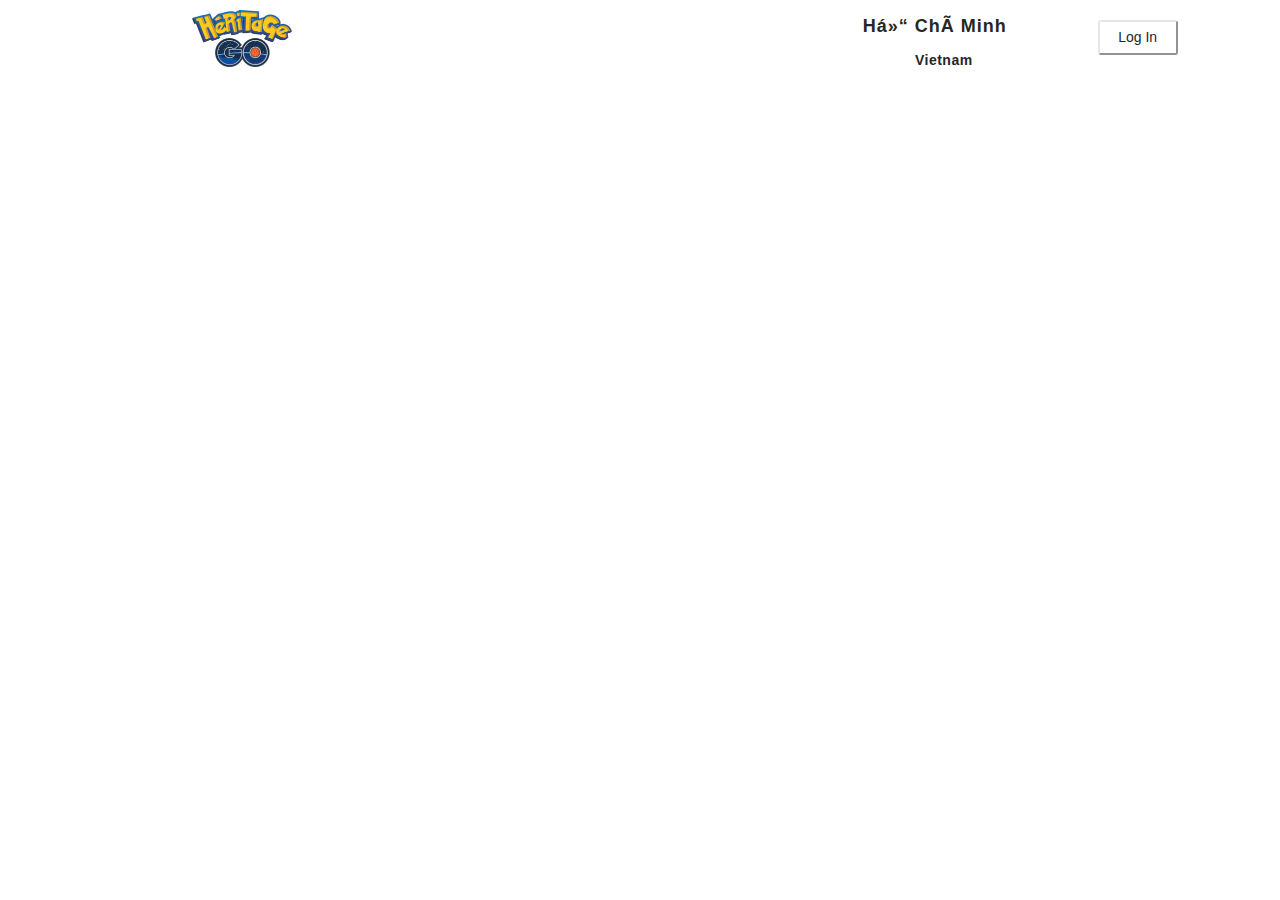
==== intek/index.html @ 8656cd52 "14" ====
<!DOCTYPE html>
<html lang="en">
  <head>
    <meta http-equiv="X-UA-Compatible" content="ie=edge" />
    <meta name="viewport" content="width=device-width, initial-scale=1.0" />
    <meta name="charset" content="utf-8">
    <title>Héritage GO</title>
    <meta name="description" content="Héritage GO is the community for heritage lovers.">
    <link rel="shortcut icon" href="./images/icon.png" type="image/png">
    <link rel="stylesheet" href="./style.css">
    <link rel="stylesheet" href="https://use.fontawesome.com/releases/v5.8.0/css/all.css" integrity="sha384-Mmxa0mLqhmOeaE8vgOSbKacftZcsNYDjQzuCOm6D02luYSzBG8vpaOykv9lFQ51Y" crossorigin="anonymous">
    <script
    src="https://code.jquery.com/jquery-3.3.1.min.js"
    integrity="sha384-tsQFqpEReu7ZLhBV2VZlAu7zcOV+rXbYlF2cqB8txI/8aZajjp4Bqd+V6D5IgvKT"
    crossorigin="anonymous">
    </script>
    <link rel="stylesheet" href="https://maxcdn.bootstrapcdn.com/bootstrap/3.4.0/css/bootstrap.min.css">
    <script src="https://ajax.googleapis.com/ajax/libs/jquery/3.3.1/jquery.min.js"></script>
    <script src="https://maxcdn.bootstrapcdn.com/bootstrap/3.4.0/js/bootstrap.min.js"></script>
  </head>
  <body>
    <header>
      <img src="./images/logo.png" alt="Logo" id="logo" class="left">
      <button type="button" name="button" id="login" class="right">Log In</button>
      <div class="group-place">
        <p class="primary-name arial text_center bold right">Hồ Chí Minh <i class="far fa-compass"></i></p>
        <br><br>
        <p class="secondary-name arial text_center bold right">Vietnam</p>
      </div>
    </header>
    <div class="modal fade" id="loginModal" role="dialog">
      <div class="modal-dialog" role="document">
        <div class="modal-content">
          <div class="modal-header">
            <h4>Log in</h4>
            <!-- <button type="button" class="close" data-dismiss="modal" aria-label="Close">
              <span aria-hidden="true">&times;</span>
            </button> -->
          </div>
          <div class="modal-body">
            <form role="form">
              <div class="form-group">
                <input type="text" name="email" class="form-control" id="email" required="">
                <label for="email">Email address</label>
              </div>
              <div class="form-group">
                <input type="text" name="password" class="form-control" id="password" required="">
                <label for="password">Password</label>
                <i id="open" class="fas fa-lock form-control-feedback"></i>
                <i id="close" style="display:none" class="fas fa-unlock-alt form-control-feedback"></i>
              </div>
              <button type="submit" class="btn btn-primary btn-block">Login</button>
            </form>
          </div>
        </div>

      </div>
    </div>
    <script>
      $(document).ready(function(){
        $("#login").click(function(){
          $("#loginModal").modal();
        });
      });

      // toggle password visibility
      $(document).ready(function(){
        $('#open').click(function() {
          $("#password").attr("type","text");
          $(this).hide();
          $("#close").show();
        });
        $('#close').click(function() {
          $("#password").attr("type","password");
          $(this).hide();
          $("#open").show();
        });
      });
    </script>
  </body>
</html>
---- intek/style.css ----
@-webkit-keyframes rotation {
   from {
           -webkit-transform: rotate(0deg);
   }
   to {
           -webkit-transform: rotate(360deg);
   }
}

header{
  height: 80px;
  max-width: 100%;
  color: #262626;
  padding: 10px 8% 0 15%;

}

body {
  width: 100%;
}

.arial{
  font-family: arial;
}

.text_center{
  text-align: center;
}

.bold{
  font-weight: bold;
}

.right{
  float: right;
}

.left{
  float: left;
}

.group-place{
  float: right;
  height: 100%;
  width: 55%;
  text-align: right;
  padding: 0;
  margin: 0;
}

#logo{
  width: 100px;
  height: auto;
  transition: all 0.1s ease-out;
}

#logo:hover{
  transform: scale(1.1);
}


#login{
  font-family: Arial;
  font-size: 14px;
  text-align: center;
  border-radius: 3px;
  border-color: #e6e6e6;
  background-color: white;
  height: 50%;
  width: 80px;
  margin-top: 1%;
  margin-left: 8%;
}

.fa-compass {
  -webkit-animation: rotation 4s infinite linear;
  /* width: 1.3em; */
  height: auto;
  text-align: center;
  font-size: 1.2em;
  margin: 6px;
  padding: 0;
}

.primary-name{
  font-size: 18px;
  margin: 0;
  letter-spacing: 1px;
}

.secondary-name{
  font-size: 14px;
  margin: 0;
  width: 150px;
  letter-spacing: 0.5px;
}

.modal-body .form-group
{
  position: relative;
  margin-top: 15px;
}

h4 {
  height: 25px;
}

.modal-body .form-group input
{
  width: 100%;
  height: 40px;
  padding:10px 0;
  font-size: 16px;
  margin-bottom: 30px;
  border: none;
  border-radius: 0;
  border-bottom: 2px solid #85c1e9;
  outline: none;
  background: transparent;
}

.modal-body .form-group label
{
  position: absolute;
  top: 0;
  left: 0;
  padding:10px 0;
  font-size: 18px;
  pointer-events: none;
  transition: .5s;
}

.modal-body .form-group input:focus ~ label,
.modal-body .form-group input:valid ~ label
{
  top: -30px;
  left: 0;
  color: #337ab7;
  font-size: 12px;
}

.modal-body .form-group .form-control-feedback {
  pointer-events: initial;
}
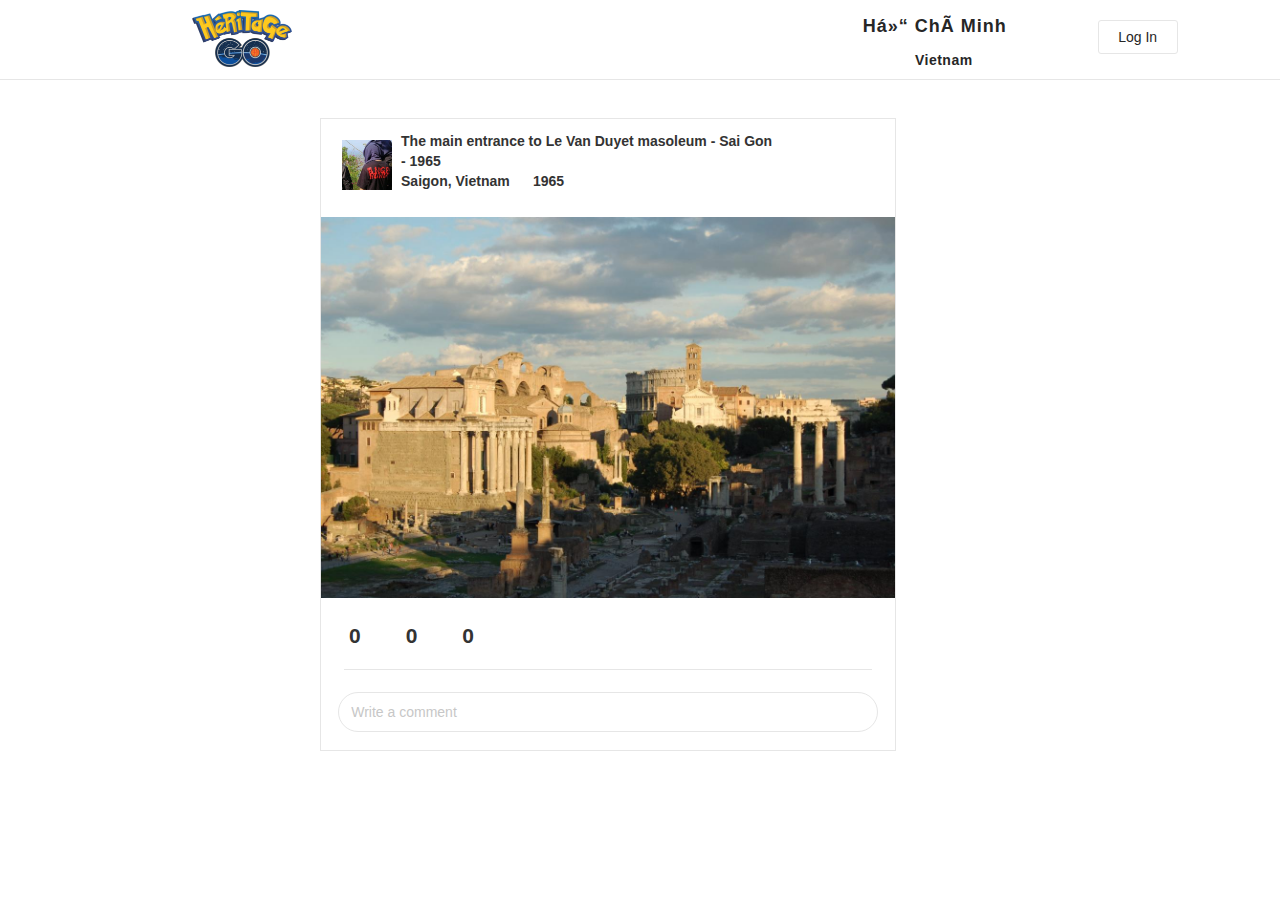
==== commit 016dd9a5: "done" ====
--- a/intek/index.html
+++ b/intek/index.html
@@ -21,7 +21,7 @@
   <body>
     <header>
       <img src="./images/logo.png" alt="Logo" id="logo" class="left">
-      <button type="button" name="button" id="login" class="right">Log In</button>
+      <button type="button" name="button" id="login" class="btn right">Log In</button>
       <div class="group-place">
         <p class="primary-name arial text_center bold right">Hồ Chí Minh <i class="far fa-compass"></i></p>
         <br><br>
@@ -29,10 +29,10 @@
       </div>
     </header>
     <div class="modal fade" id="loginModal" role="dialog">
-      <div class="modal-dialog" role="document">
+      <div class="modal-dialog modal-dialog-centered" role="document">
         <div class="modal-content">
           <div class="modal-header">
-            <h4>Log in</h4>
+            <h4>Log In</h4>
             <!-- <button type="button" class="close" data-dismiss="modal" aria-label="Close">
               <span aria-hidden="true">&times;</span>
             </button> -->
@@ -53,9 +53,43 @@
             </form>
           </div>
         </div>
-
       </div>
     </div>
+    <main role="main">
+      <div class="feed-section">
+        <div class="feed-head">
+          <div class="title">
+            <img class="profile-img" src="images/54521996_2242714189275932_4163025226357014528_n.jpg" width="50" height="50">
+            <div class="content">
+              <b>The main entrance to Le Van Duyet masoleum - Sai Gon - 1965</b>
+              <div class="sub-content">
+                <div class="grow">
+                  <i class="fas fa-map-marker-alt"></i>
+                  <b>Saigon, Vietnam</b>
+                </div>
+                <div>
+                  <i class="far fa-clock"></i>
+                  <b>1965</b>
+                </div>
+              </div>
+            </div>
+          </div>
+          <i class="fas fa-language translate-icon right"></i>
+        </div>
+        <img src="images/Forum at Sunset.JPG" width="100%" height="width">
+        <div class="widget-section">
+          <div class="widgets">
+            <div class="widget"><i class="fas fa-heart icon"></i><b>0</b></div>
+            <div class="widget"><i class="fas fa-comment icon"></i><b>0</b></div>
+            <div><i class="fas fa-camera icon"></i><b>0</b></div>
+          </div>
+          <div>
+            <i class="fas fa-bookmark"></i>
+          </div>
+        </div>
+        <input class="comment-box" type="text" placeholder="Write a comment">
+      </div>
+    </main>
     <script>
       $(document).ready(function(){
         $("#login").click(function(){
--- a/intek/style.css
+++ b/intek/style.css
@@ -7,12 +7,121 @@
    }
 }
 
-header{
+@-webkit-keyframes shake {
+  0% { transform: rotate(12deg); }
+  10% { transform: rotate(-12deg); }
+  20% { transform: rotate(12deg); }
+  30% { transform: rotate(-12deg); }
+  40% { transform: rotate(12deg); }
+  50% { transform: rotate(-12deg); }
+  60% { transform: rotate(12deg); }
+  70% { transform: rotate(-12deg); }
+  80% { transform: rotate(12deg); }
+  90% { transform: rotate(-12deg); }
+  100% { transform: rotate(12deg); }
+}
+
+main {
+  display: flex;
+  justify-content: center;
+}
+
+.widget-section {
+  margin: 4%;
+  padding-bottom: 3%;
+  display: flex;
+  justify-content: space-between;
+  border-bottom: 1px solid #e6e6e6;
+  font-size: 1.5em;
+}
+
+::placeholder {
+  color: #c7c7c7;
+}
+
+.comment-box {
+  margin: 3%;
+  display: block;
+  width: 94%;
+  height: 40px;
+  padding: 6px 12px;
+  font-size: 14px;
+  color: black;
+  background-color: white;
+  border: 1px solid #e6e6e6;
+  border-radius: 30px;
+}
+
+.widgets {
+  display: flex;
+  align-items: center;
+  justify-content: space-around;
+  
+}
+
+.feed-section {
+  margin-top: 3%;
+  margin-left: 25%;
+  margin-bottom: 3%;
+  height: auto;
+  width: 45%;
+  border: 1px solid #e6e6e6;
+}
+
+.icon {
+  padding-right: 5px;
+}
+
+.feed-head {
+  margin: 2% 4% 3% 2%;
+  display: flex;
+  flex-wrap: wrap;
+  justify-content: space-between;
+}
+
+.widget {
+  padding-right: 40px;
+}
+
+header {
   height: 80px;
   max-width: 100%;
   color: #262626;
   padding: 10px 8% 0 15%;
-
+  border-bottom: 1px solid #e6e6e6;
+}
+
+.profile-img {
+  margin: 2%;
+}
+
+.content {
+  display: flex;
+  flex-direction: column;
+  margin-right: 5%;
+}
+
+.sub-content {
+  display: flex;
+}
+
+.grow {
+  flex-grow: 0.1;
+}
+
+.title {
+  display: flex;
+  justify-content: space-evenly;
+}
+
+.caption {
+  margin-left: 2%;
+  margin-right: 2%;
+}
+
+.translate-icon {
+  -webkit-animation: shake 2s infinite;
+  font-size: 2em;
 }
 
 body {
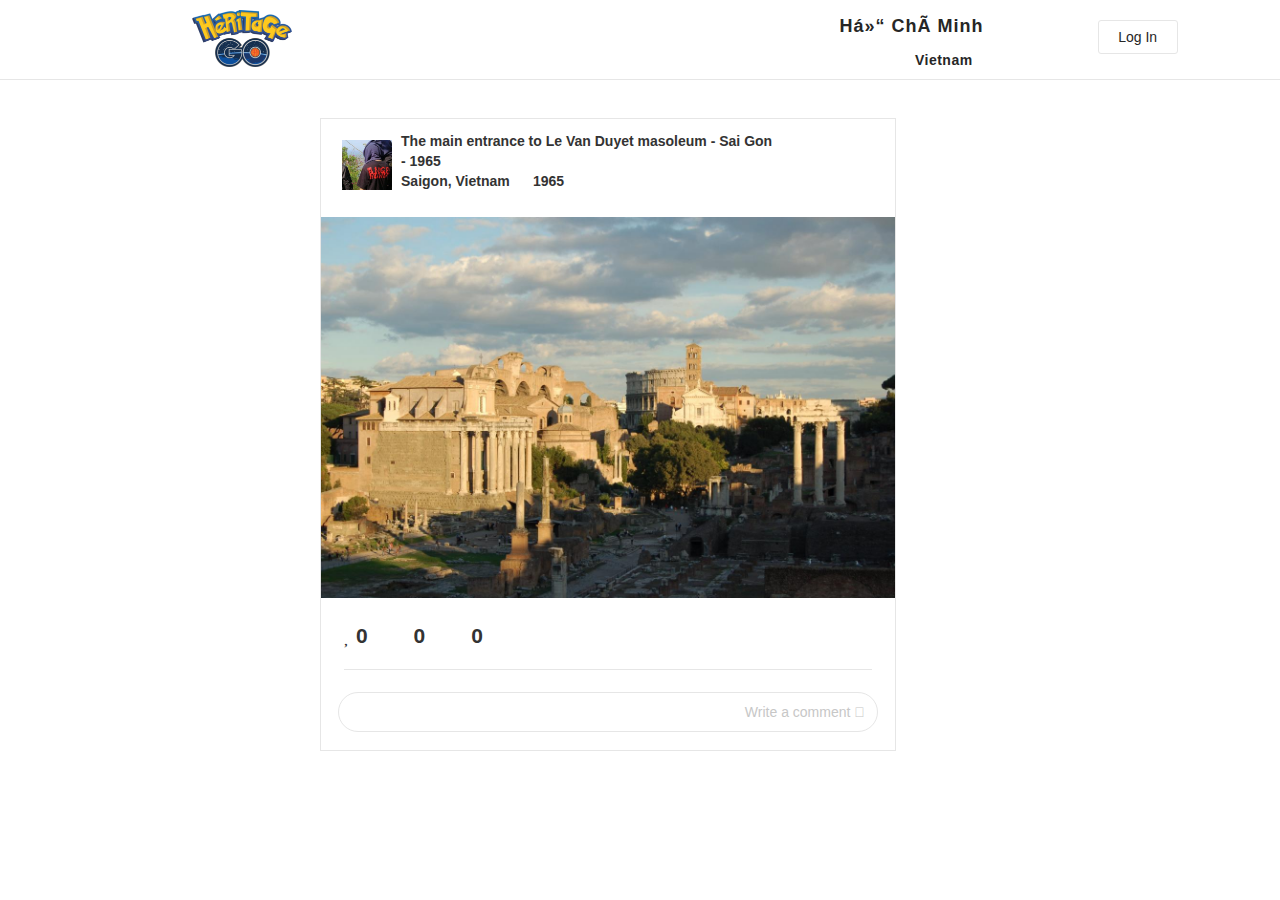
==== commit 92ffb9bc: "done" ====
--- a/intek/index.html
+++ b/intek/index.html
@@ -8,6 +8,7 @@
     <meta name="description" content="Héritage GO is the community for heritage lovers.">
     <link rel="shortcut icon" href="./images/icon.png" type="image/png">
     <link rel="stylesheet" href="./style.css">
+    <link href="https://cdnjs.cloudflare.com/ajax/libs/font-awesome/4.7.0/css/font-awesome.min.css" rel="stylesheet"/>
     <link rel="stylesheet" href="https://use.fontawesome.com/releases/v5.8.0/css/all.css" integrity="sha384-Mmxa0mLqhmOeaE8vgOSbKacftZcsNYDjQzuCOm6D02luYSzBG8vpaOykv9lFQ51Y" crossorigin="anonymous">
     <script
     src="https://code.jquery.com/jquery-3.3.1.min.js"
@@ -87,7 +88,7 @@
             <i class="fas fa-bookmark"></i>
           </div>
         </div>
-        <input class="comment-box" type="text" placeholder="Write a comment">
+        <input class="comment-box" type="text" placeholder="Write a comment &#xf1d8" style="font-family:Arial, FontAwesome">
       </div>
     </main>
     <script>
--- a/intek/style.css
+++ b/intek/style.css
@@ -37,6 +37,8 @@
 
 ::placeholder {
   color: #c7c7c7;
+  font-family: Arial, FontAwesome;
+  text-align: right;
 }
 
 .comment-box {
@@ -80,7 +82,7 @@
 }
 
 .widget {
-  padding-right: 40px;
+  padding-right: 1.2em;
 }
 
 header {
@@ -148,11 +150,11 @@
   float: left;
 }
 
-.group-place{
+.group-place {
   float: right;
   height: 100%;
   width: 55%;
-  text-align: right;
+  text-align: center;
   padding: 0;
   margin: 0;
 }
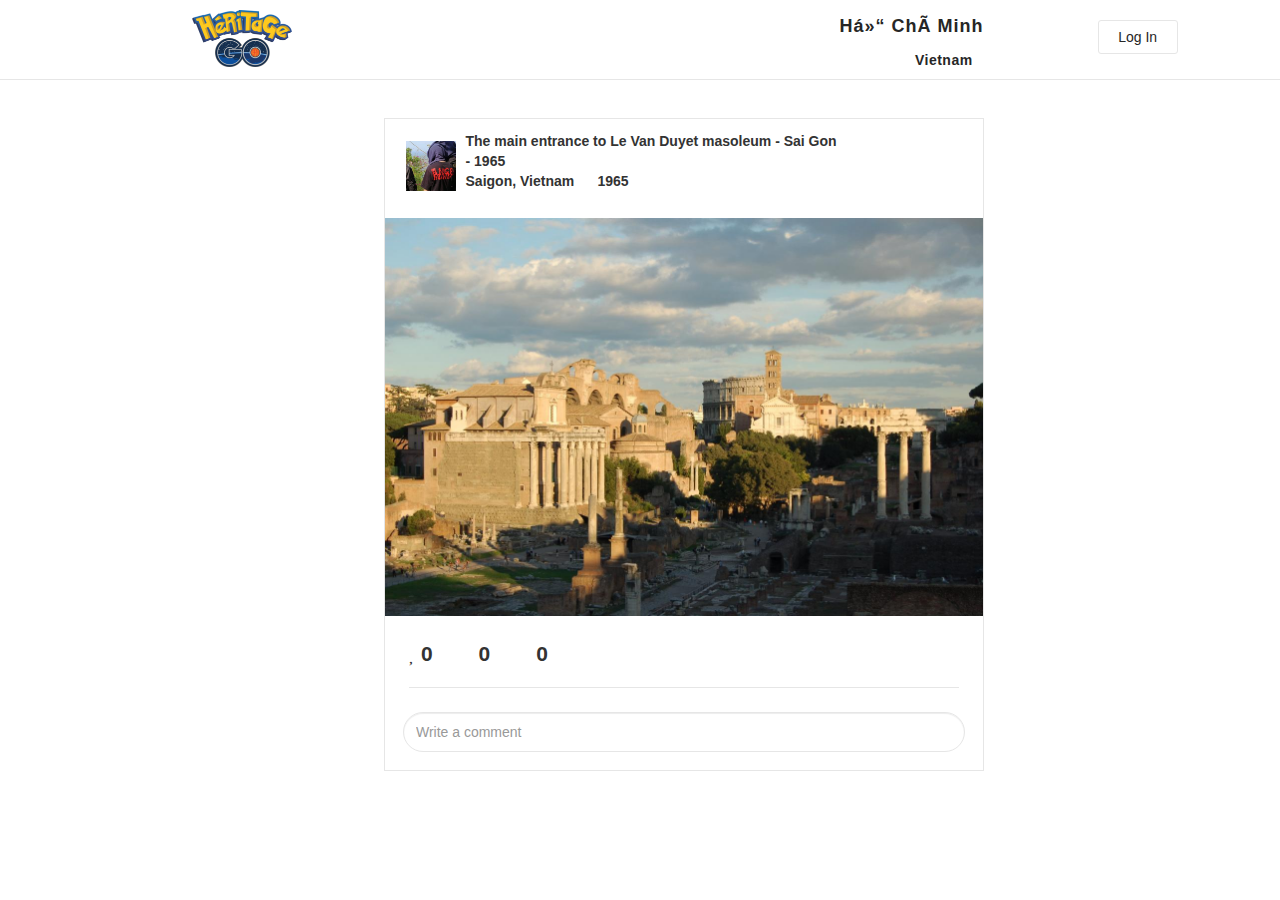
==== commit 481ab5f1: "14 done" ====
--- a/intek/index.html
+++ b/intek/index.html
@@ -45,7 +45,7 @@
                 <label for="email">Email address</label>
               </div>
               <div class="form-group">
-                <input type="text" name="password" class="form-control" id="password" required="">
+                <input type="password" name="password" class="form-control" id="password" required="">
                 <label for="password">Password</label>
                 <i id="open" class="fas fa-lock form-control-feedback"></i>
                 <i id="close" style="display:none" class="fas fa-unlock-alt form-control-feedback"></i>
@@ -56,41 +56,45 @@
         </div>
       </div>
     </div>
-    <main role="main">
-      <div class="feed-section">
-        <div class="feed-head">
-          <div class="title">
-            <img class="profile-img" src="images/54521996_2242714189275932_4163025226357014528_n.jpg" width="50" height="50">
-            <div class="content">
-              <b>The main entrance to Le Van Duyet masoleum - Sai Gon - 1965</b>
-              <div class="sub-content">
-                <div class="grow">
-                  <i class="fas fa-map-marker-alt"></i>
-                  <b>Saigon, Vietnam</b>
-                </div>
-                <div>
-                  <i class="far fa-clock"></i>
-                  <b>1965</b>
+      <main role="main">
+        <div class="feed-section">
+          <div class="feed-head">
+            <div class="title">
+              <img class="profile-img" src="images/54521996_2242714189275932_4163025226357014528_n.jpg" width="50" height="50">
+              <div class="content">
+                <b>The main entrance to Le Van Duyet masoleum - Sai Gon - 1965</b>
+                <div class="sub-content">
+                  <div class="grow">
+                    <i class="fas fa-map-marker-alt"></i>
+                    <b>Saigon, Vietnam</b>
+                  </div>
+                  <div>
+                    <i class="far fa-clock"></i>
+                    <b>1965</b>
+                  </div>
                 </div>
               </div>
             </div>
+            <i class="fas fa-language translate-icon right"></i>
           </div>
-          <i class="fas fa-language translate-icon right"></i>
-        </div>
-        <img src="images/Forum at Sunset.JPG" width="100%" height="width">
-        <div class="widget-section">
-          <div class="widgets">
-            <div class="widget"><i class="fas fa-heart icon"></i><b>0</b></div>
-            <div class="widget"><i class="fas fa-comment icon"></i><b>0</b></div>
-            <div><i class="fas fa-camera icon"></i><b>0</b></div>
+          <img src="images/Forum at Sunset.JPG" width="100%" height="width">
+          <div class="widget-section">
+            <div class="widgets">
+              <div class="widget"><i class="fas fa-heart icon"></i><b>0</b></div>
+              <div class="widget"><i class="fas fa-comment icon"></i><b>0</b></div>
+              <div><i class="fas fa-camera icon"></i><b>0</b></div>
+            </div>
+            <div>
+              <i class="fas fa-bookmark"></i>
+            </div>
           </div>
-          <div>
-            <i class="fas fa-bookmark"></i>
+          <div class="form-group" style="position: relative">
+            <input id="comment-box" class="form-control" type="text" placeholder="Write a comment">
+            <i id="plane" class="fab fa-telegram-plane form-control-feedback"></i>
           </div>
         </div>
-        <input class="comment-box" type="text" placeholder="Write a comment &#xf1d8" style="font-family:Arial, FontAwesome">
-      </div>
-    </main>
+      </main>
+
     <script>
       $(document).ready(function(){
         $("#login").click(function(){
--- a/intek/style.css
+++ b/intek/style.css
@@ -38,10 +38,10 @@
 ::placeholder {
   color: #c7c7c7;
   font-family: Arial, FontAwesome;
-  text-align: right;
-}
-
-.comment-box {
+  text-align: left;
+}
+
+#comment-box {
   margin: 3%;
   display: block;
   width: 94%;
@@ -58,15 +58,15 @@
   display: flex;
   align-items: center;
   justify-content: space-around;
-  
+
 }
 
 .feed-section {
   margin-top: 3%;
-  margin-left: 25%;
+  margin-left: 30%;
   margin-bottom: 3%;
   height: auto;
-  width: 45%;
+  width: 600px;
   border: 1px solid #e6e6e6;
 }
 
@@ -228,6 +228,7 @@
   border-bottom: 2px solid #85c1e9;
   outline: none;
   background: transparent;
+  box-shadow: none;
 }
 
 .modal-body .form-group label
@@ -253,3 +254,10 @@
 .modal-body .form-group .form-control-feedback {
   pointer-events: initial;
 }
+
+
+#plane{
+  right: 30px;
+  top: 3px;
+  opacity: 0.5;
+}
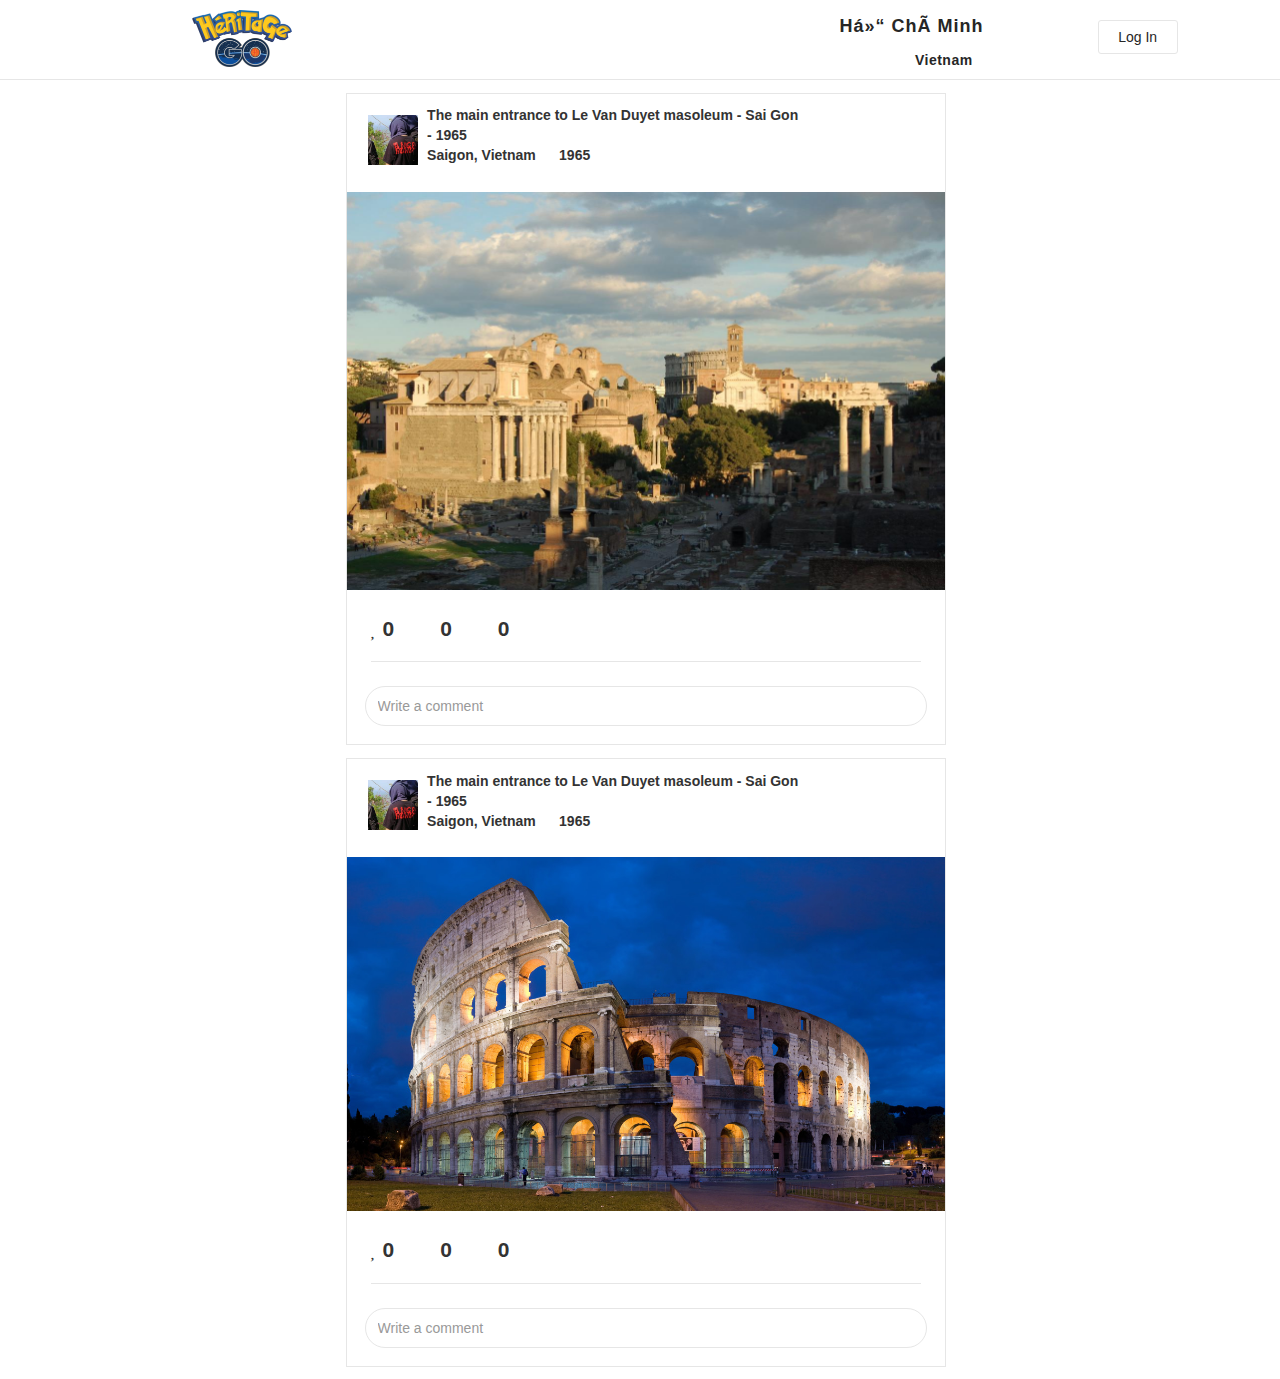
==== commit b93b3342: "15 done" ====
--- a/intek/index.html
+++ b/intek/index.html
@@ -20,7 +20,7 @@
     <script src="https://maxcdn.bootstrapcdn.com/bootstrap/3.4.0/js/bootstrap.min.js"></script>
   </head>
   <body>
-    <header>
+    <header>  
       <img src="./images/logo.png" alt="Logo" id="logo" class="left">
       <button type="button" name="button" id="login" class="btn right">Log In</button>
       <div class="group-place">
@@ -93,6 +93,43 @@
             <i id="plane" class="fab fa-telegram-plane form-control-feedback"></i>
           </div>
         </div>
+
+        <div class="feed-section">
+          <div class="feed-head">
+            <div class="title">
+              <img class="profile-img" src="images/54521996_2242714189275932_4163025226357014528_n.jpg" width="50" height="50">
+              <div class="content">
+                <b>The main entrance to Le Van Duyet masoleum - Sai Gon - 1965</b>
+                <div class="sub-content">
+                  <div class="grow">
+                    <i class="fas fa-map-marker-alt"></i>
+                    <b>Saigon, Vietnam</b>
+                  </div>
+                  <div>
+                    <i class="far fa-clock"></i>
+                    <b>1965</b>
+                  </div>
+                </div>
+              </div>
+            </div>
+            <i class="fas fa-language translate-icon right"></i>
+          </div>
+          <img src="images/colesseum-1132x670.jpg" width="100%" height="width">
+          <div class="widget-section">
+            <div class="widgets">
+              <div class="widget"><i class="fas fa-heart icon"></i><b>0</b></div>
+              <div class="widget"><i class="fas fa-comment icon"></i><b>0</b></div>
+              <div><i class="fas fa-camera icon"></i><b>0</b></div>
+            </div>
+            <div>
+              <i class="fas fa-bookmark"></i>
+            </div>
+          </div>
+          <div class="form-group" style="position: relative">
+            <input id="comment-box" class="form-control" type="text" placeholder="Write a comment">
+            <i id="plane" class="fab fa-telegram-plane form-control-feedback"></i>
+          </div>
+        </div>
       </main>
 
     <script>
--- a/intek/style.css
+++ b/intek/style.css
@@ -21,6 +21,7 @@
   100% { transform: rotate(12deg); }
 }
 
+
 main {
   display: flex;
   justify-content: center;
@@ -52,6 +53,7 @@
   background-color: white;
   border: 1px solid #e6e6e6;
   border-radius: 30px;
+  box-shadow: none;
 }
 
 .widgets {
@@ -62,9 +64,9 @@
 }
 
 .feed-section {
-  margin-top: 3%;
-  margin-left: 30%;
-  margin-bottom: 3%;
+  margin-top: 12.5px;
+  margin-left: 27%;
+  margin-bottom: 12.5px;
   height: auto;
   width: 600px;
   border: 1px solid #e6e6e6;
@@ -146,9 +148,9 @@
   float: right;
 }
 
-.left{
-  float: left;
-}
+/* .left{
+  left: 20px;
+} */
 
 .group-place {
   float: right;
